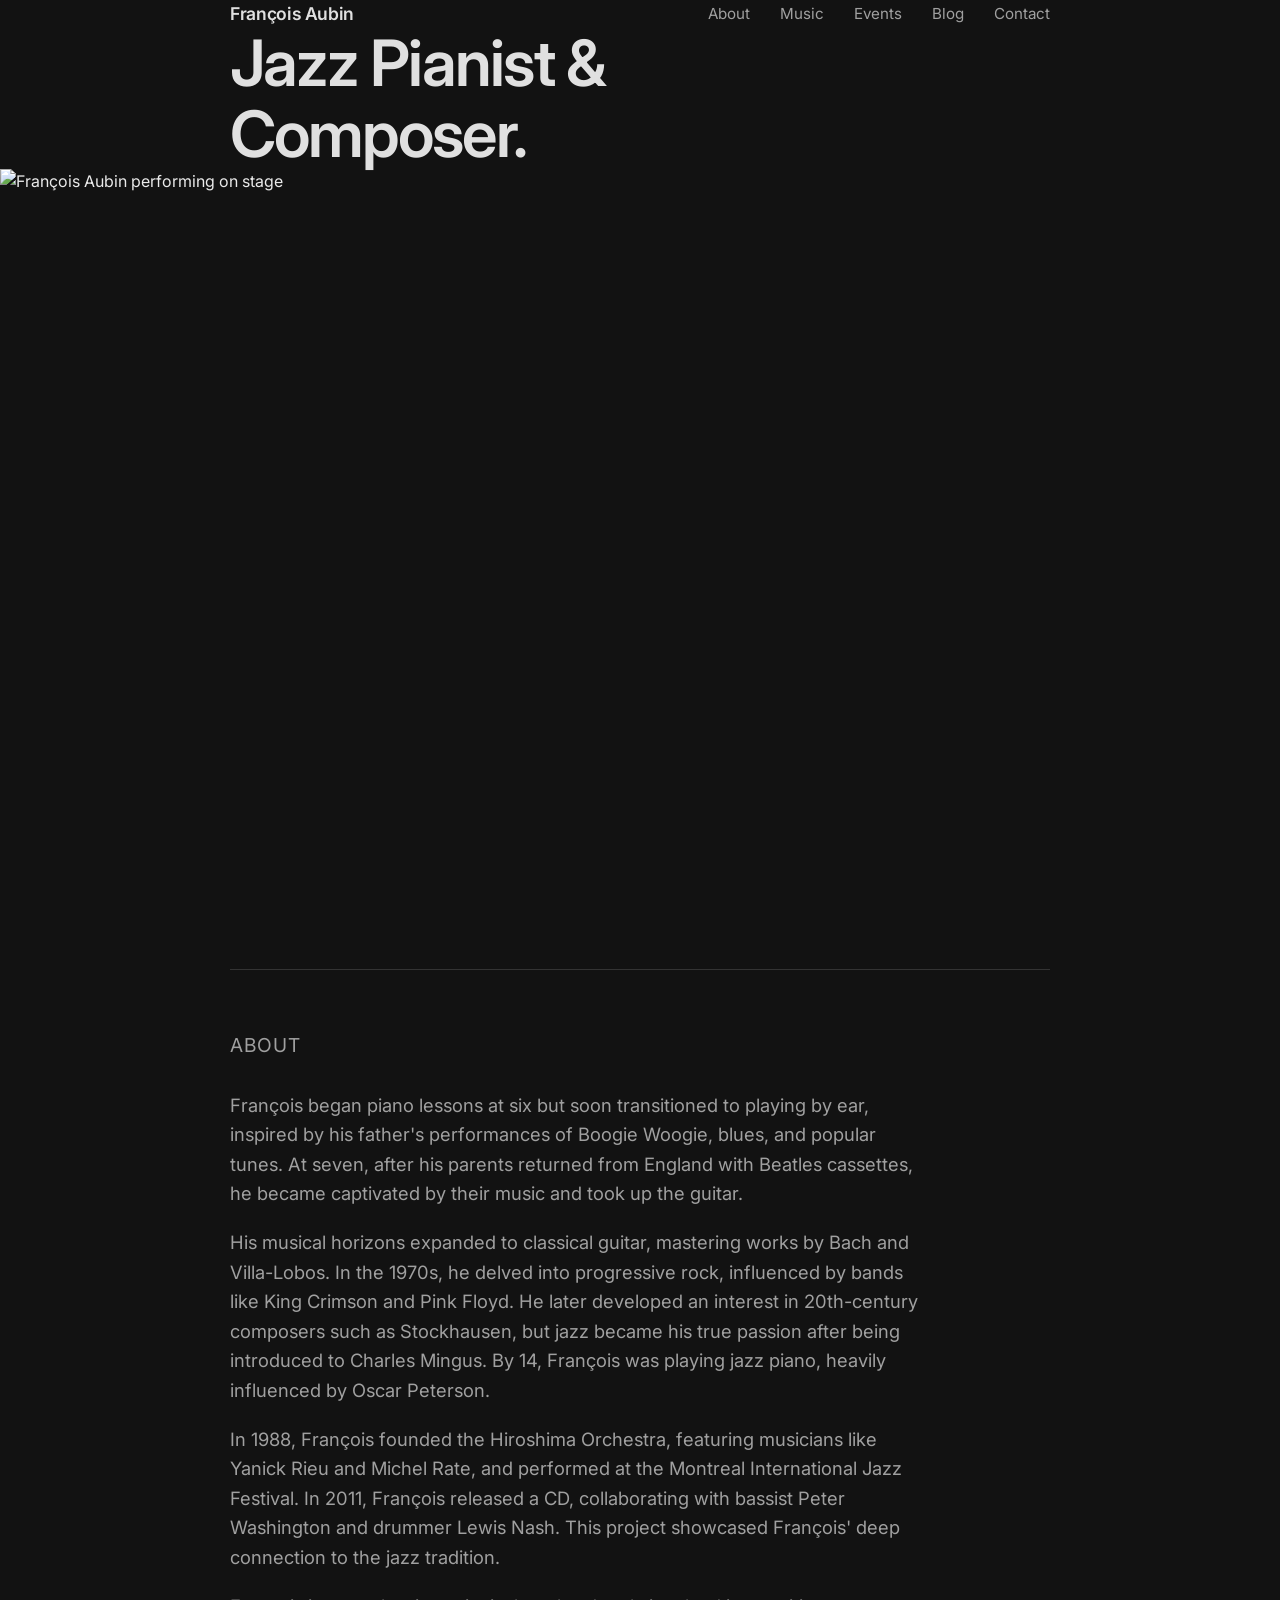
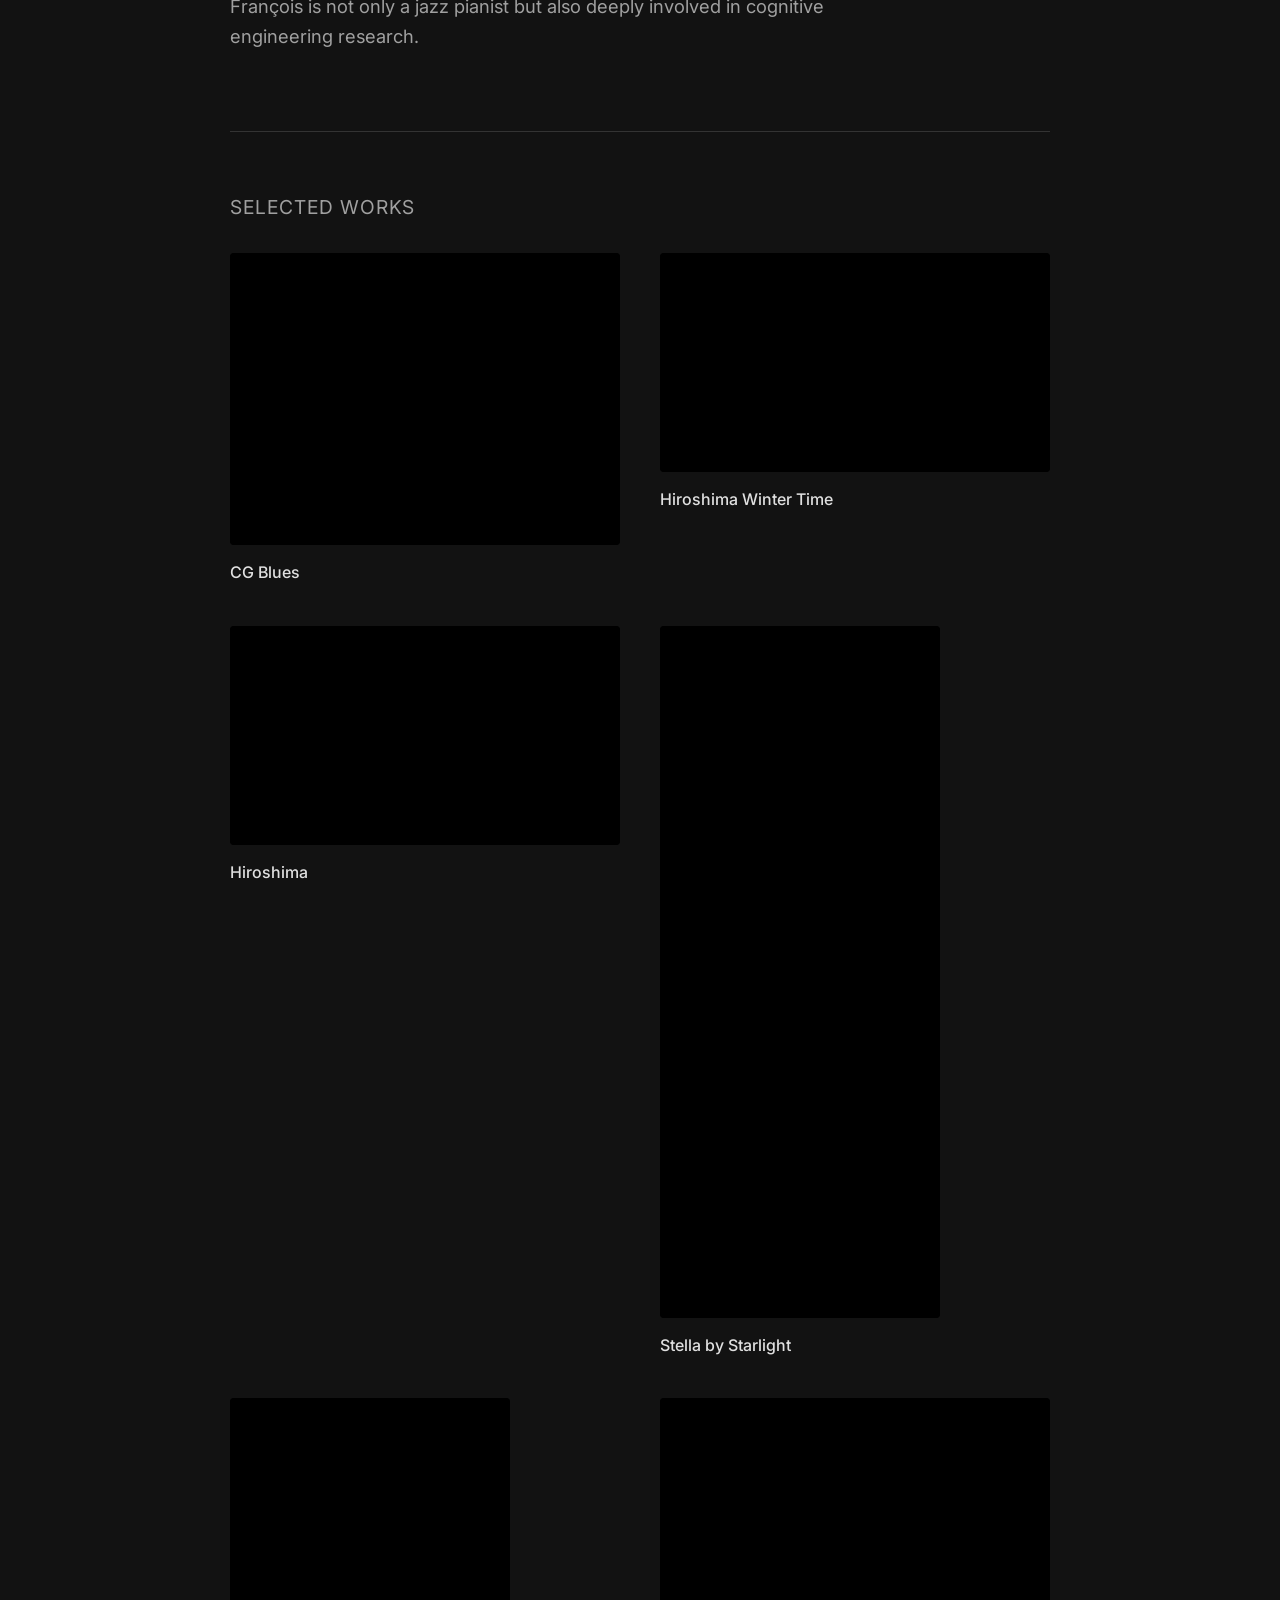
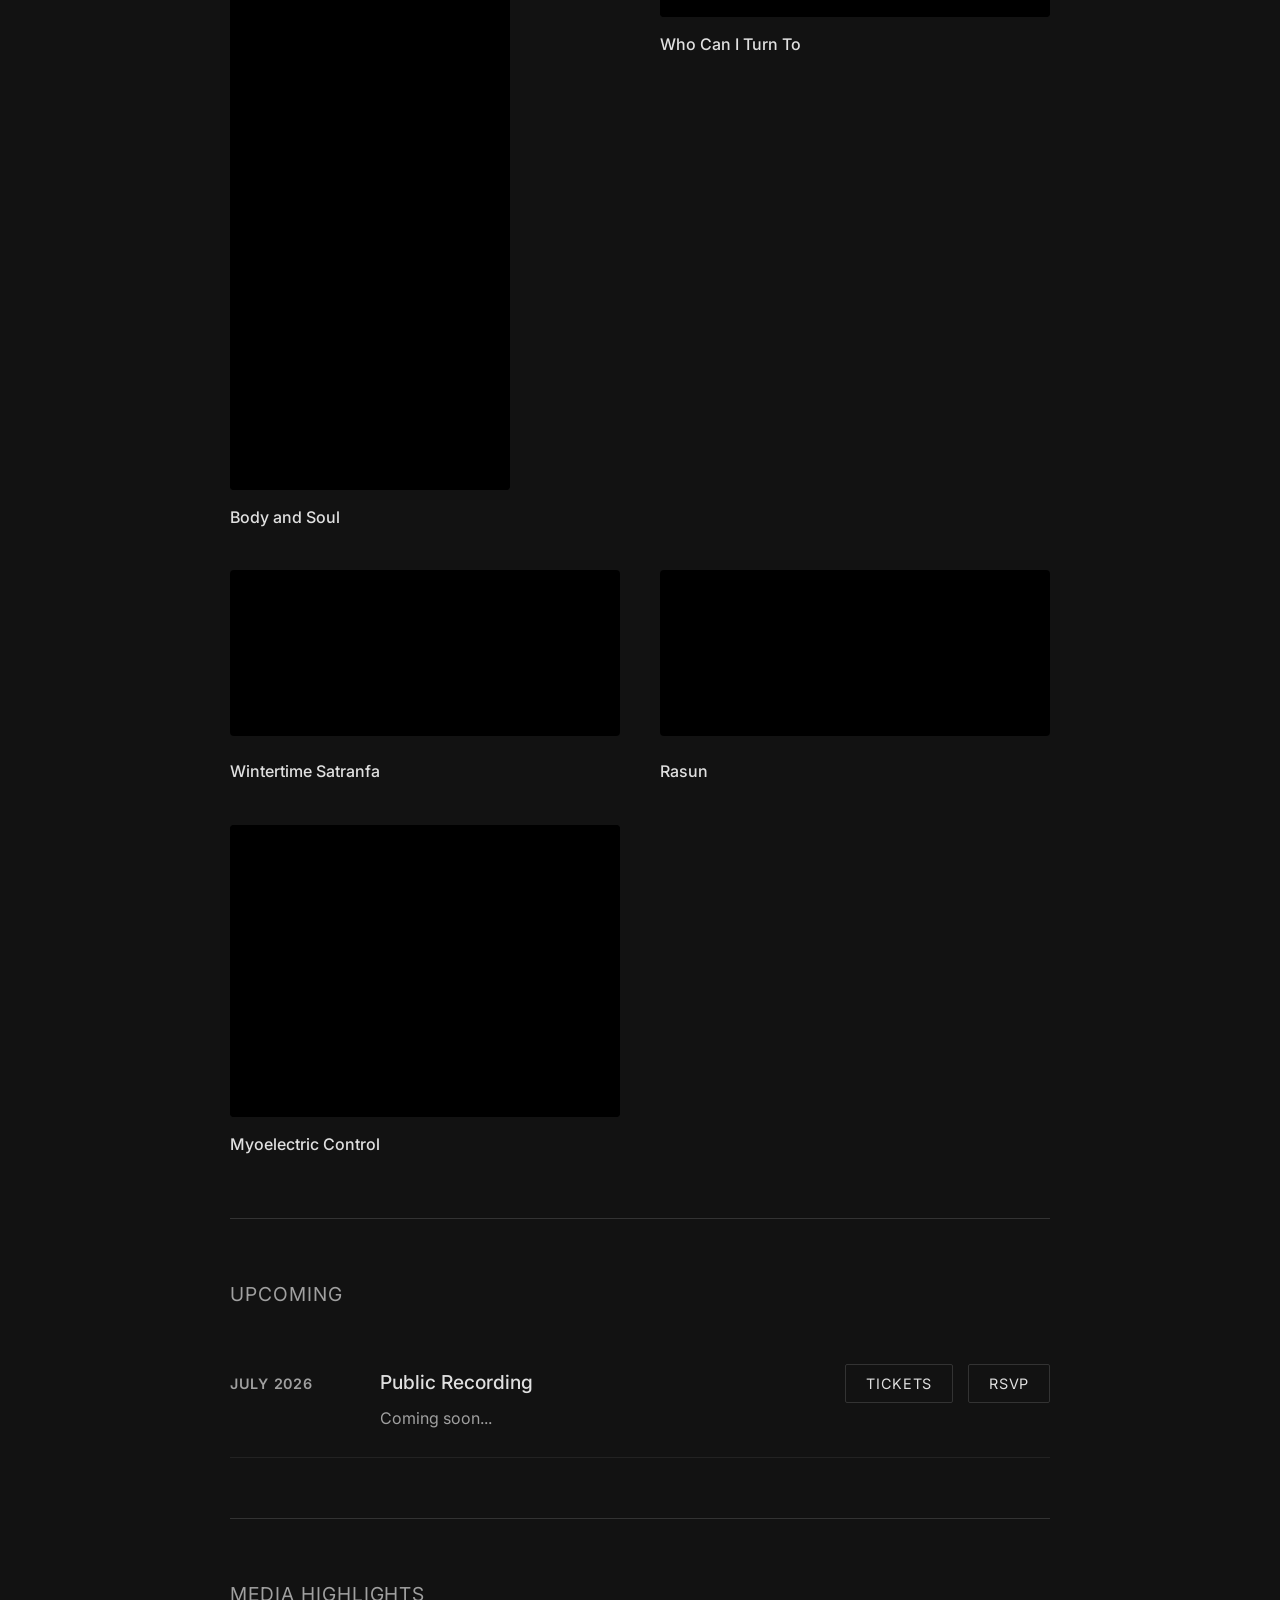
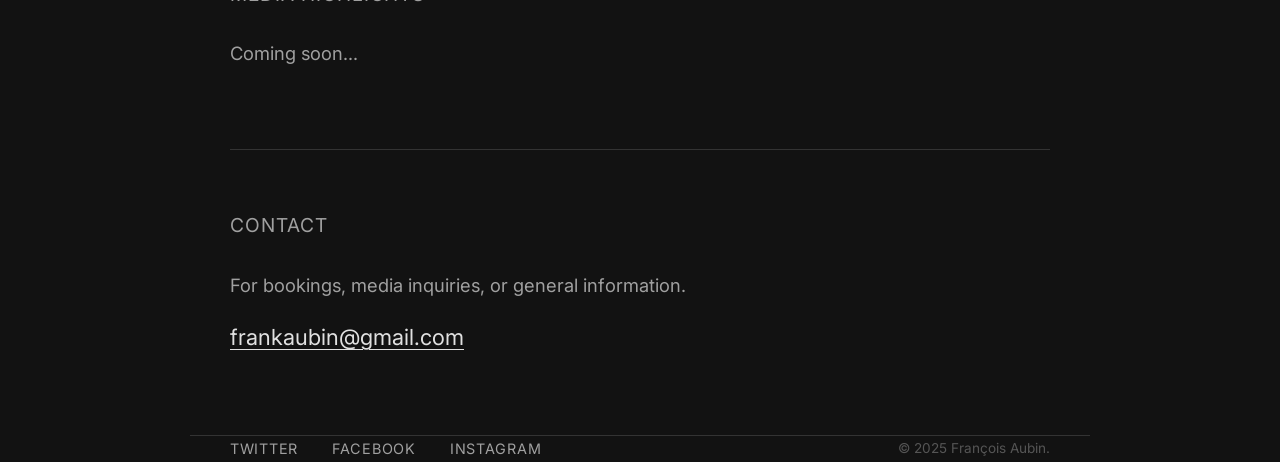
==== index.html @ 6cbdc7ac "Fix video aspect ratios for Vimeo embeds - Add CSS classes for portrait (vertical) and square (4:3) " ====
<!DOCTYPE html>
<html lang="en">

<head>
    <script async src="https://www.googletagmanager.com/gtag/js?id=G-GM7MQG76P6"></script>
    <script>
        window.dataLayer = window.dataLayer || [];
        function gtag(){dataLayer.push(arguments);}
        gtag('js', new Date());

        gtag('config', 'G-GM7MQG76P6');
    </script>
    <meta charset="UTF-8">
    <meta name="viewport" content="width=device-width, initial-scale=1.0">
    <title>François Aubin | Jazz Pianist & Composer</title>
    <meta name="description" content="Discover the soulful jazz piano of François Aubin. Explore upcoming events, listen to music, and get the latest news from the renowned jazz pianist and composer.">
    <link rel="canonical" href="https://www.francoisaubin.com">

    <meta property="og:title" content="François Aubin | Jazz Pianist & Composer">
    <meta property="og:description" content="Discover the soulful jazz piano of François Aubin. Explore upcoming events, listen to music, and get the latest news from the renowned jazz pianist and composer.">
    <meta property="og:image" content="https://i.ibb.co/Kw1Mf71/4-F0-U8155-1.jpg">
    <meta property="og:url" content="https://www.francoisaubin.com">
    <meta property="og:type" content="website">

    <meta name="twitter:card" content="summary_large_image">
    <meta name="twitter:title" content="François Aubin | Jazz Pianist & Composer">
    <meta name="twitter:description" content="Discover the soulful jazz piano of François Aubin. Explore upcoming events, listen to music, and get the latest news from the renowned jazz pianist and composer.">
    <meta name="twitter:image" content="https://i.ibb.co/Kw1Mf71/4-F0-U8155-1.jpg">

    <script type="application/ld+json">
    {
      "@context": "https://schema.org",
      "@type": "Musician",
      "name": "François Aubin",
      "url": "https://www.francoisaubin.com",
      "image": "https://i.ibb.co/Kw1Mf71/4-F0-U8155-1.jpg",
      "sameAs": [
        "https://twitter.com/your_twitter_username",
        "https://www.facebook.com/your_facebook_username",
        "https://www.instagram.com/your_instagram_username"
      ],
      "jobTitle": "Jazz Pianist & Composer",
      "description": "François Aubin is a renowned jazz pianist known for his soulful performances and compositions.",
      "genre": "Jazz",
      "performerIn": {
        "@type": "Event",
        "name": "François Aubin Live Performance",
        "startDate": "2025-07-12T21:00",
        "location": {
          "@type": "Place",
          "name": "Blue Note NYC",
          "address": "New York, NY, United States"
        }
      }
    }
    </script>

    <link rel="preconnect" href="https://fonts.googleapis.com">
    <link rel="preconnect" href="https://fonts.gstatic.com" crossorigin>
    <link href="https://fonts.googleapis.com/css2?family=Inter:wght@300;400;600&display=swap" rel="stylesheet">

    <style>
        /* CSS Resets & Variables */
        :root {
            --bg-color: #121212; /* Deep Graphite */
            --text-primary: #E0E0E0; /* Off-white */
            --text-secondary: #A0A0A0; /* Muted Grey */
            --accent-color: #FFFFFF; /* Pure White for interaction */
            --border-color: #333333;
            /* This determines the width of the text content blocks */
            --content-width: 900px;
        }

        * {
            margin: 0;
            padding: 0;
            box-sizing: border-box;
        }

        body {
            font-family: 'Inter', -apple-system, BlinkMacSystemFont, "Segoe UI", Roboto, sans-serif;
            background-color: var(--bg-color);
            color: var(--text-primary);
            line-height: 1.6;
            -webkit-font-smoothing: antialiased;
            overflow-x: hidden; /* Prevent horizontal scrollbar due to full-width elements */
        }

        /* The container class centers text content and gives it max width */
        .container {
            max-width: var(--content-width);
            margin: 0 auto;
            padding: 0 40px;
        }

        a {
            color: var(--text-primary);
            text-decoration: none;
            transition: opacity 0.3s ease;
        }

        a:hover {
            opacity: 0.7;
        }

        /* Navigation */
        nav {
            padding: 30px 0;
            display: flex;
            justify-content: space-between;
            align-items: center;
            /* We keep nav static now so it doesn't overlap the big hero image awkwardly */
            background-color: var(--bg-color);
            z-index: 1000;
        }

        .nav-logo {
            font-weight: 600;
            font-size: 1.1em;
            letter-spacing: -0.02em;
        }

        .nav-links {
            display: flex;
            gap: 30px;
        }

        .nav-links a {
            font-size: 0.95em;
            color: var(--text-secondary);
            font-weight: 400;
        }

        .nav-links a:hover {
            color: var(--text-primary);
        }

        /* Header & Full Width Image */
        header {
            /* Spacing for the title text */
            padding: 60px 0 40px 0;
        }

        h1 {
            font-size: 4em;
            font-weight: 600;
            line-height: 1.1;
            letter-spacing: -0.03em;
            color: var(--text-primary);
        }

        /* STYLES FOR THE FULL WIDTH IMAGE */
        .hero-banner-container {
            width: 100%;
            /* Optional: limits height on very large screens so it doesn't take over too much vertical space.
               Adjust '85vh' to taste, or remove it if you want it to show the whole image height always. */
            max-height: 85vh;
            overflow: hidden;
            margin-bottom: 80px; /* Spacing between image and "About" section */
        }

        .hero-img-full {
            width: 100%;
            height: 100%;
            /* object-fit: cover ensures the image fills the banner area without stretching,
               cropping excess if necessary. Good for responsiveness. */
            object-fit: cover;
            display: block;
            filter: grayscale(30%) contrast(110%); /* Dramatic, premium look */
            transition: filter 0.8s ease;
        }

        .hero-img-full:hover {
            filter: grayscale(0%) contrast(100%);
        }

        /* Sections General */
        section {
            padding: 60px 0;
            border-top: 1px solid var(--border-color);
        }

        section h2 {
            font-size: 1.2em;
            text-transform: uppercase;
            letter-spacing: 0.05em;
            color: var(--text-secondary);
            margin-bottom: 30px;
            font-weight: 400;
        }

        section p {
            font-size: 1.15em;
            color: var(--text-secondary);
            margin-bottom: 20px;
            max-width: 700px; /* Keeps reading lines comfortable length */
        }

        section p a {
            text-decoration: underline;
            text-decoration-thickness: 1px;
            text-underline-offset: 4px;
        }

        /* Music Grid */
        .grid {
            display: grid;
            /* Adjustable grid that fits as many items as possible */
            grid-template-columns: repeat(auto-fill, minmax(280px, 1fr));
            gap: 40px;
        }

        .grid-item iframe {
            width: 100%;
            border-radius: 4px;
            margin-bottom: 15px;
            background: #000;
        }

        .grid-item h3 {
            font-size: 1em;
            font-weight: 500;
            color: var(--text-primary);
        }

        .media-wrapper {
            position: relative;
            width: 100%;
            padding-bottom: 56.25%; /* 16:9 Aspect Ratio */
            background: #000;
            border-radius: 4px;
            overflow: hidden;
            margin-bottom: 15px;
        }

        .media-wrapper.portrait {
            padding-bottom: 177.34%; /* Vertical video */
            max-width: 280px; /* Limit width for portrait videos */
        }

        .media-wrapper.square {
            padding-bottom: 75%; /* 4:3 Aspect Ratio */
        }

        .media-wrapper iframe {
            position: absolute;
            top: 0;
            left: 0;
            width: 100%;
            height: 100%;
            border: none;
        }

        /* Event List */
        .event-list {
            display: flex;
            flex-direction: column;
        }

        .event-item {
            display: grid;
            grid-template-columns: 120px 1fr auto; /* Date | Details | Buttons */
            gap: 30px;
            align-items: baseline;
            padding: 25px 0;
            border-bottom: 1px solid #222;
        }

        .event-date {
            font-size: 0.9em;
            color: var(--text-secondary);
            font-weight: 600;
            letter-spacing: 0.05em;
        }

        .event-details h3 {
            font-size: 1.2em;
            font-weight: 500;
            margin-bottom: 8px;
            color: var(--text-primary);
        }

        .event-details p {
            font-size: 1em;
            color: var(--text-secondary);
            margin: 0;
        }

        .event-actions {
            display: flex;
            gap: 15px;
        }

        .event-button {
            background: transparent;
            color: var(--text-primary);
            border: 1px solid var(--border-color);
            padding: 10px 20px;
            font-size: 0.9em;
            cursor: pointer;
            border-radius: 2px;
            transition: all 0.2s ease;
            font-family: inherit;
            text-transform: uppercase;
            letter-spacing: 0.05em;
        }

        .event-button:hover {
            border-color: var(--text-primary);
            background: rgba(255,255,255,0.1);
        }

        /* Footer */
        footer {
            padding: 80px 0;
            margin-top: 40px;
            border-top: 1px solid var(--border-color);
            display: flex;
            justify-content: space-between;
            align-items: center;
        }

        .social-icons a {
            margin-right: 30px;
            font-size: 0.9em;
            color: var(--text-secondary);
            text-transform: uppercase;
            letter-spacing: 0.05em;
        }

        .social-icons a:hover {
            color: var(--text-primary);
        }

        footer p {
            font-size: 0.85em;
            color: #555;
        }

        /* Responsive Adjustments */
        @media (max-width: 900px) {
            h1 { font-size: 3em; }
            .hero-banner-container { max-height: 60vh; margin-bottom: 60px; }
        }

        @media (max-width: 768px) {
            .container { padding: 0 25px; }
            h1 { font-size: 2.5em; }

            nav {
                flex-direction: column;
                gap: 20px;
                align-items: flex-start;
            }

            .nav-links {
                flex-wrap: wrap;
                gap: 20px 30px;
            }

            /* Make events stack vertically on mobile */
            .event-item {
                grid-template-columns: 1fr;
                gap: 15px;
            }

            .event-date {
                margin-bottom: 5px;
            }

            .event-actions {
                margin-top: 10px;
                width: 100%;
            }
            .event-button {
                flex: 1; /* Make buttons full width on mobile */
                text-align: center;
            }

            footer {
                flex-direction: column;
                gap: 30px;
                align-items: flex-start;
            }
        }
    </style>
</head>

<body>

    <nav class="container" role="navigation">
        <a href="#" class="nav-logo">François Aubin</a>
        <div class="nav-links">
            <a href="#about">About</a>
            <a href="#music">Music</a>
            <a href="#event">Events</a>
            <a href="blog.html">Blog</a>
            <a href="#contact">Contact</a>
        </div>
    </nav>

    <header class="container">
        <h1>Jazz Pianist & <br>Composer.</h1>
    </header>

    <div class="hero-banner-container">
        <img src="https://i.ibb.co/Kw1Mf71/4-F0-U8155-1.jpg" class="hero-img-full" width="1920" height="1080" loading="eager" fetchpriority="high" alt="François Aubin performing on stage">
    </div>

    <main class="container">

        <section id="about">
            <h2>About</h2>
            <p>
                François began piano lessons at six but soon transitioned to playing by ear, inspired by his father's performances of Boogie Woogie, blues, and popular tunes. At seven, after his parents returned from England with Beatles cassettes, he became captivated by their music and took up the guitar.
            </p>
            <p>
                His musical horizons expanded to classical guitar, mastering works by Bach and Villa-Lobos. In the 1970s, he delved into progressive rock, influenced by bands like King Crimson and Pink Floyd. He later developed an interest in 20th-century composers such as Stockhausen, but jazz became his true passion after being introduced to Charles Mingus. By 14, François was playing jazz piano, heavily influenced by Oscar Peterson.
            </p>
            <p>
                In 1988, François founded the Hiroshima Orchestra, featuring musicians like Yanick Rieu and Michel Rate, and performed at the Montreal International Jazz Festival. In 2011, François released a CD, collaborating with bassist Peter Washington and drummer Lewis Nash. This project showcased François' deep connection to the jazz tradition.
            </p>
            <p>
                François is not only a jazz pianist but also deeply involved in cognitive engineering research.
            </p>
        </section>

        <section id="music">
            <h2>Selected Works</h2>
            <div class="grid">
                <div class="grid-item">
                    <div class="media-wrapper square">
                        <iframe src="https://player.vimeo.com/video/1158046566?badge=0&autopause=0&player_id=0&app_id=58479" frameborder="0" allow="autoplay; fullscreen; picture-in-picture; clipboard-write; encrypted-media" allowfullscreen title="CG Blues"></iframe>
                    </div>
                    <h3>CG Blues</h3>
                </div>
                <div class="grid-item">
                    <div class="media-wrapper">
                        <iframe src="https://player.vimeo.com/video/1158169885?badge=0&autopause=0&player_id=0&app_id=58479" frameborder="0" allow="autoplay; fullscreen; picture-in-picture; clipboard-write; encrypted-media" allowfullscreen title="Hiroshima Winter Time"></iframe>
                    </div>
                    <h3>Hiroshima Winter Time</h3>
                </div>
                <div class="grid-item">
                    <div class="media-wrapper">
                        <iframe src="https://player.vimeo.com/video/1158170249?badge=0&autopause=0&player_id=0&app_id=58479" frameborder="0" allow="autoplay; fullscreen; picture-in-picture; clipboard-write; encrypted-media" allowfullscreen title="Hiroshima"></iframe>
                    </div>
                    <h3>Hiroshima</h3>
                </div>
                <div class="grid-item">
                    <div class="media-wrapper portrait">
                        <iframe src="https://player.vimeo.com/video/1158047474?badge=0&autopause=0&player_id=0&app_id=58479" frameborder="0" allow="autoplay; fullscreen; picture-in-picture; clipboard-write; encrypted-media" allowfullscreen title="Stella by Starlight"></iframe>
                    </div>
                    <h3>Stella by Starlight</h3>
                </div>
                <div class="grid-item">
                    <div class="media-wrapper portrait">
                        <iframe src="https://player.vimeo.com/video/1158047762?badge=0&autopause=0&player_id=0&app_id=58479" frameborder="0" allow="autoplay; fullscreen; picture-in-picture; clipboard-write; encrypted-media" allowfullscreen title="Body and Soul"></iframe>
                    </div>
                    <h3>Body and Soul</h3>
                </div>
                <div class="grid-item">
                    <div class="media-wrapper">
                        <iframe src="https://player.vimeo.com/video/1158163803?badge=0&autopause=0&player_id=0&app_id=58479" frameborder="0" allow="autoplay; fullscreen; picture-in-picture; clipboard-write; encrypted-media" allowfullscreen title="Who Can I Turn To"></iframe>
                    </div>
                    <h3>Who Can I Turn To</h3>
                </div>

                <div class="grid-item">
                    <iframe width="100%" height="166" scrolling="no" frameborder="no" allow="autoplay" src="https://w.soundcloud.com/player/?url=https%3A//api.soundcloud.com/tracks/155682159&color=%23333333&auto_play=false&hide_related=false&show_comments=true&show_user=true&show_reposts=false&show_teaser=true"></iframe>
                    <h3>Wintertime Satranfa</h3>
                </div>
                <div class="grid-item">
                    <iframe width="100%" height="166" scrolling="no" frameborder="no" allow="autoplay" src="https://w.soundcloud.com/player/?url=https%3A//api.soundcloud.com/tracks/155573995&color=%23333333&auto_play=false&hide_related=false&show_comments=true&show_user=true&show_reposts=false&show_teaser=true"></iframe>
                    <h3>Rasun</h3>
                </div>

                <div class="grid-item">
                    <div class="media-wrapper square">
                        <iframe src="https://player.vimeo.com/video/1158165051?badge=0&autopause=0&player_id=0&app_id=58479" frameborder="0" allow="autoplay; fullscreen; picture-in-picture; clipboard-write; encrypted-media" allowfullscreen title="Myoelectric Control"></iframe>
                    </div>
                    <h3>Myoelectric Control</h3>
                </div>
            </div>
        </section>

        <section id="event">
            <h2>Upcoming</h2>
            <div class="event-list">
                <div class="event-item">
                    <div class="event-date">
                        JULY 2026
                    </div>
                    <div class="event-details">
                        <h3>Public Recording </h3>
                        <p>Coming soon...</p>
                    </div>
                    <div class="event-actions">
                        <a href="https://www.example.com/tickets" target="_blank">
                            <button class="event-button">Tickets</button>
                        </a>
                        <a href="https://www.example.com/rsvp" target="_blank">
                            <button class="event-button">RSVP</button>
                        </a>
                    </div>
                </div>
            </div>
        </section>

        <section id="media">
            <h2>Media Highlights</h2>
            <p>Coming soon...</p>
        </section>

        <section id="contact">
            <h2>Contact</h2>
            <p>For bookings, media inquiries, or general information.</p>
            <p><a href="mailto:frankaubin@gmail.com" style="font-size: 1.2em;">frankaubin@gmail.com</a></p>
        </section>
    </main>

    <footer class="container">
        <div class="social-icons">
            <a href="https://twitter.com/@FrancoisAubin2" target="_blank" rel="noopener noreferrer">Twitter</a>
            <a href="https://facebook.com/francois.aubin.50" target="_blank" rel="noopener noreferrer">Facebook</a>
            <a href="https://instagram.com/francois.aubin" target="_blank" rel="noopener noreferrer">Instagram</a>
        </div>
        <p>&copy; 2025 François Aubin.</p>
    </footer>

</body>
</html>
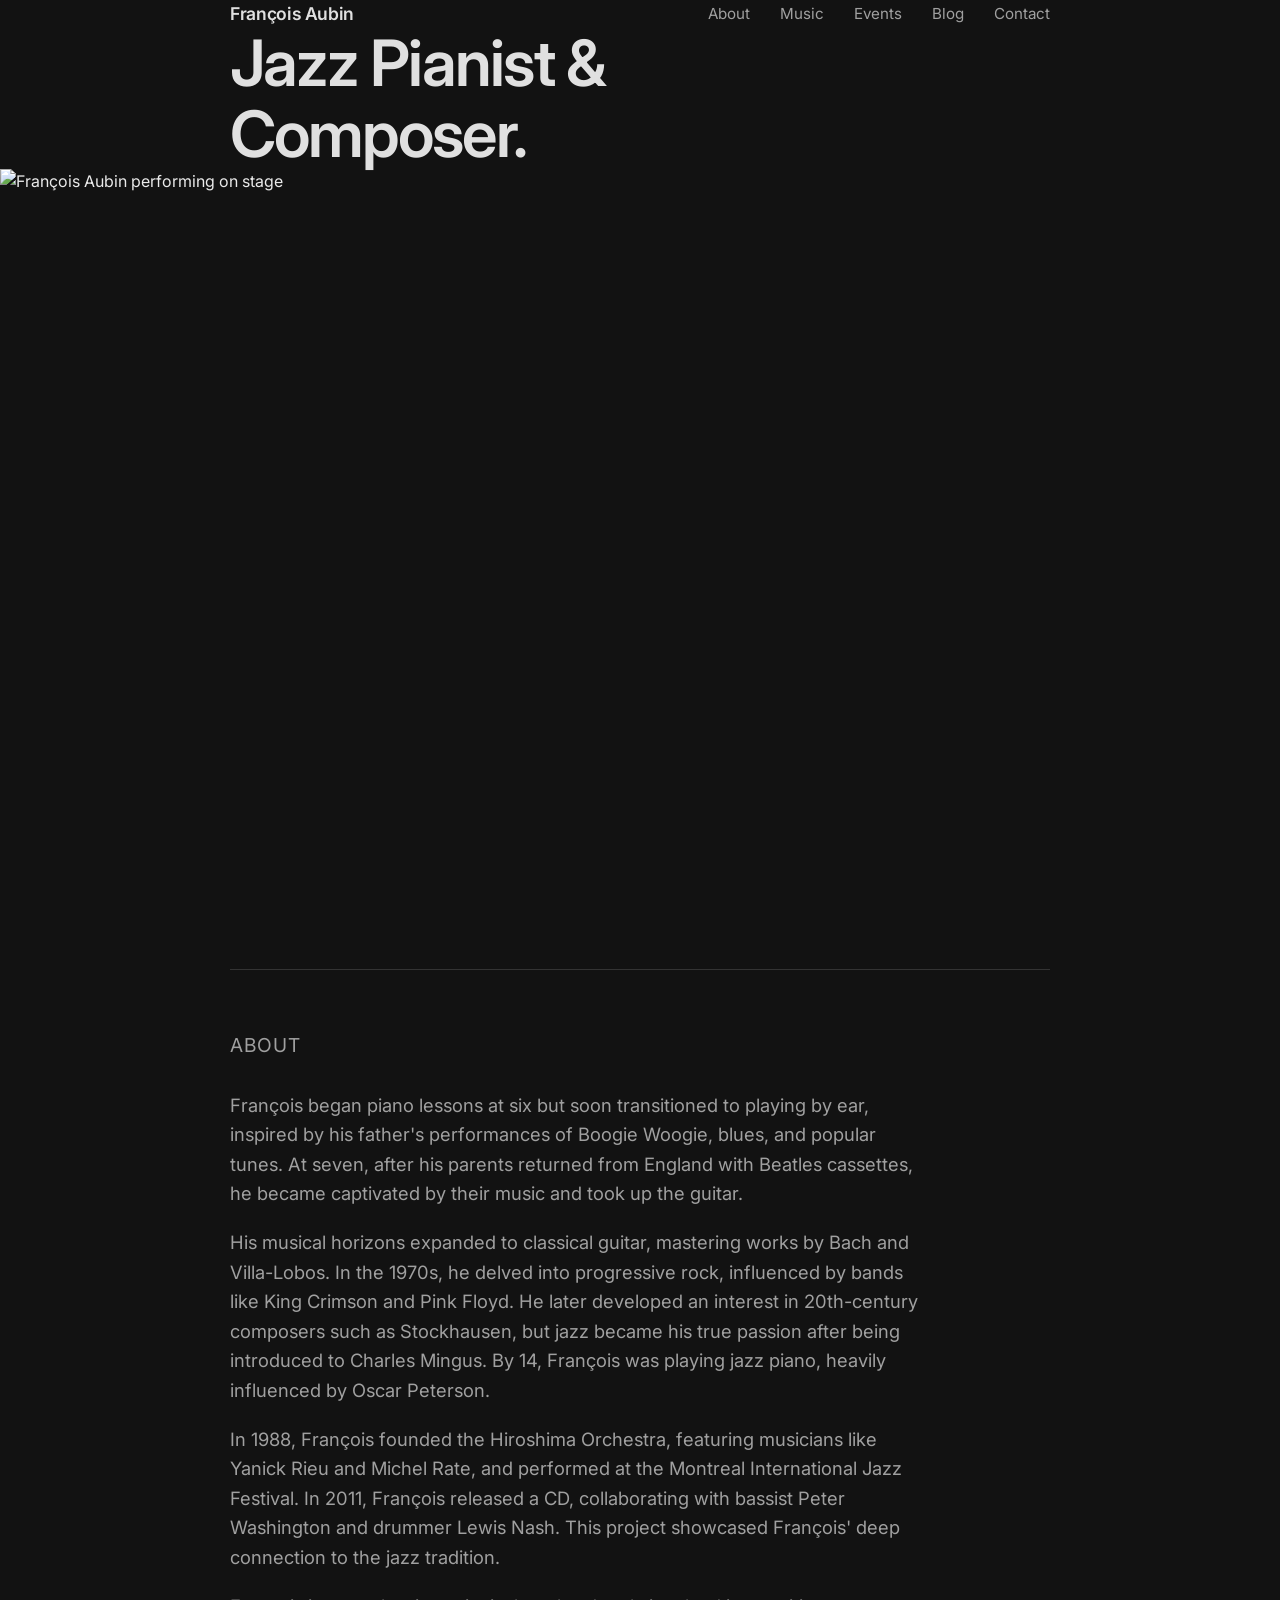
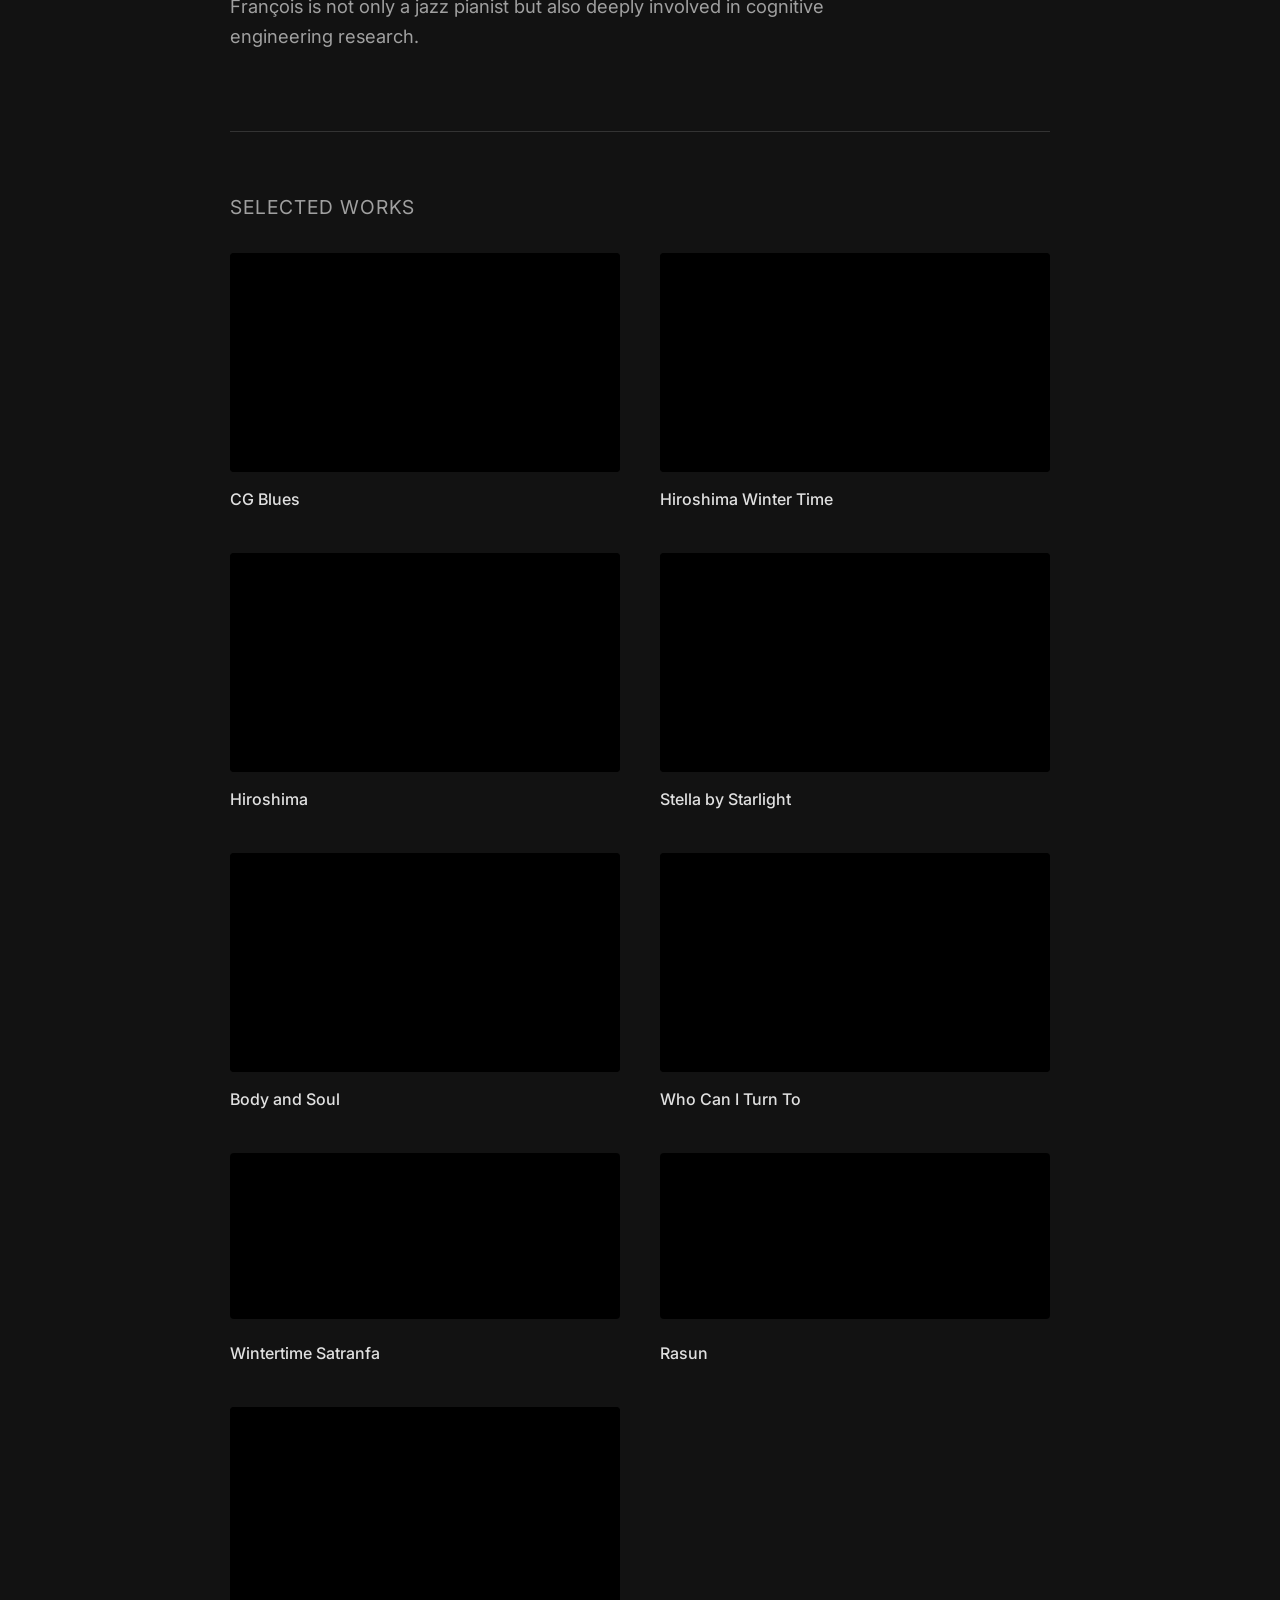
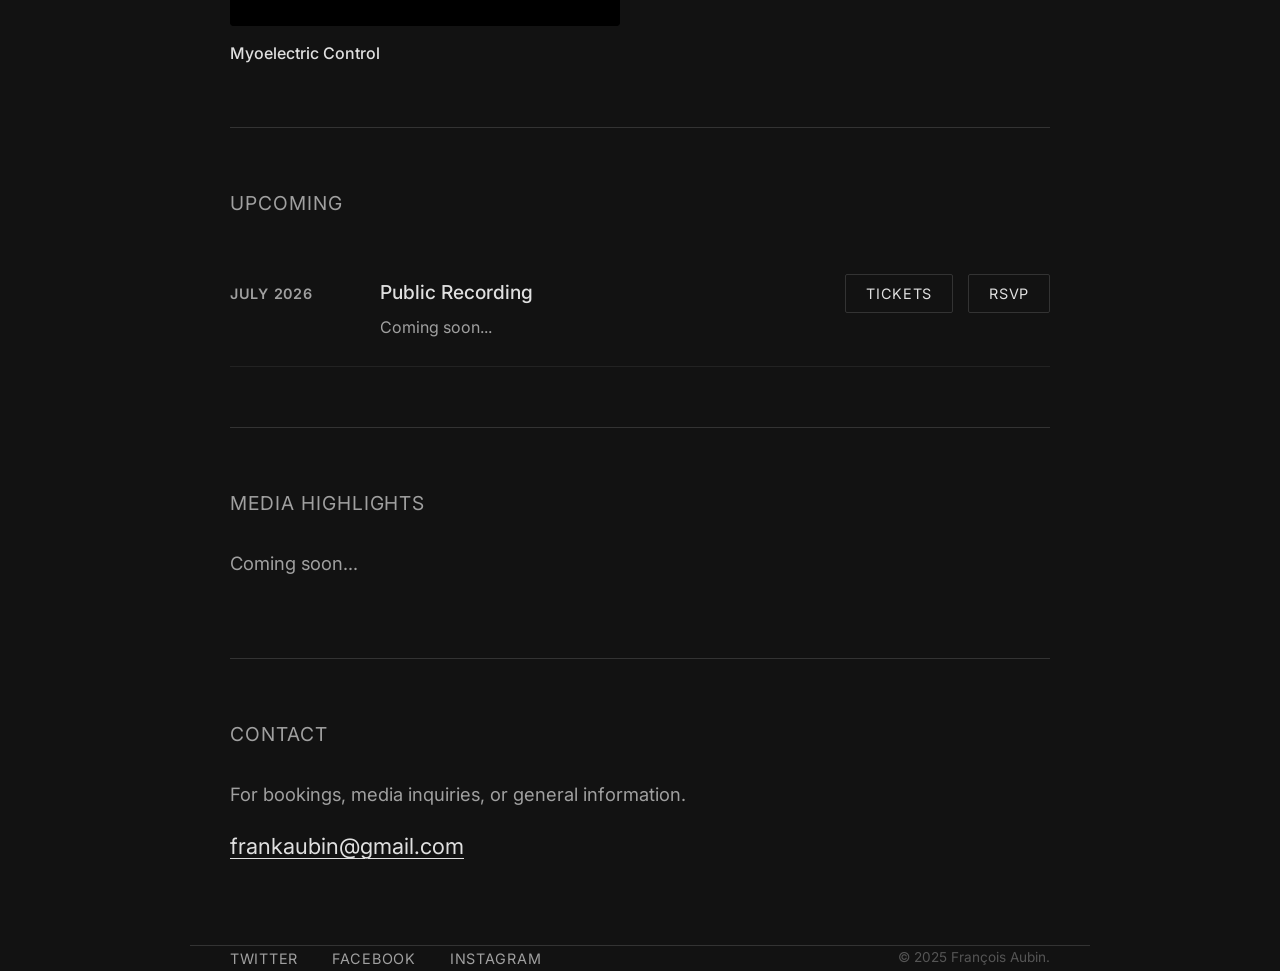
==== commit fe205516: "Use uniform tile size for video grid" ====
--- a/index.html
+++ b/index.html
@@ -226,20 +226,11 @@
         .media-wrapper {
             position: relative;
             width: 100%;
-            padding-bottom: 56.25%; /* 16:9 Aspect Ratio */
+            padding-bottom: 56.25%; /* 16:9 Aspect Ratio - uniform for all */
             background: #000;
             border-radius: 4px;
             overflow: hidden;
             margin-bottom: 15px;
-        }
-
-        .media-wrapper.portrait {
-            padding-bottom: 177.34%; /* Vertical video */
-            max-width: 280px; /* Limit width for portrait videos */
-        }
-
-        .media-wrapper.square {
-            padding-bottom: 75%; /* 4:3 Aspect Ratio */
         }
 
         .media-wrapper iframe {
@@ -429,7 +420,7 @@
             <h2>Selected Works</h2>
             <div class="grid">
                 <div class="grid-item">
-                    <div class="media-wrapper square">
+                    <div class="media-wrapper">
                         <iframe src="https://player.vimeo.com/video/1158046566?badge=0&autopause=0&player_id=0&app_id=58479" frameborder="0" allow="autoplay; fullscreen; picture-in-picture; clipboard-write; encrypted-media" allowfullscreen title="CG Blues"></iframe>
                     </div>
                     <h3>CG Blues</h3>
@@ -447,13 +438,13 @@
                     <h3>Hiroshima</h3>
                 </div>
                 <div class="grid-item">
-                    <div class="media-wrapper portrait">
+                    <div class="media-wrapper">
                         <iframe src="https://player.vimeo.com/video/1158047474?badge=0&autopause=0&player_id=0&app_id=58479" frameborder="0" allow="autoplay; fullscreen; picture-in-picture; clipboard-write; encrypted-media" allowfullscreen title="Stella by Starlight"></iframe>
                     </div>
                     <h3>Stella by Starlight</h3>
                 </div>
                 <div class="grid-item">
-                    <div class="media-wrapper portrait">
+                    <div class="media-wrapper">
                         <iframe src="https://player.vimeo.com/video/1158047762?badge=0&autopause=0&player_id=0&app_id=58479" frameborder="0" allow="autoplay; fullscreen; picture-in-picture; clipboard-write; encrypted-media" allowfullscreen title="Body and Soul"></iframe>
                     </div>
                     <h3>Body and Soul</h3>
@@ -475,7 +466,7 @@
                 </div>
 
                 <div class="grid-item">
-                    <div class="media-wrapper square">
+                    <div class="media-wrapper">
                         <iframe src="https://player.vimeo.com/video/1158165051?badge=0&autopause=0&player_id=0&app_id=58479" frameborder="0" allow="autoplay; fullscreen; picture-in-picture; clipboard-write; encrypted-media" allowfullscreen title="Myoelectric Control"></iframe>
                     </div>
                     <h3>Myoelectric Control</h3>
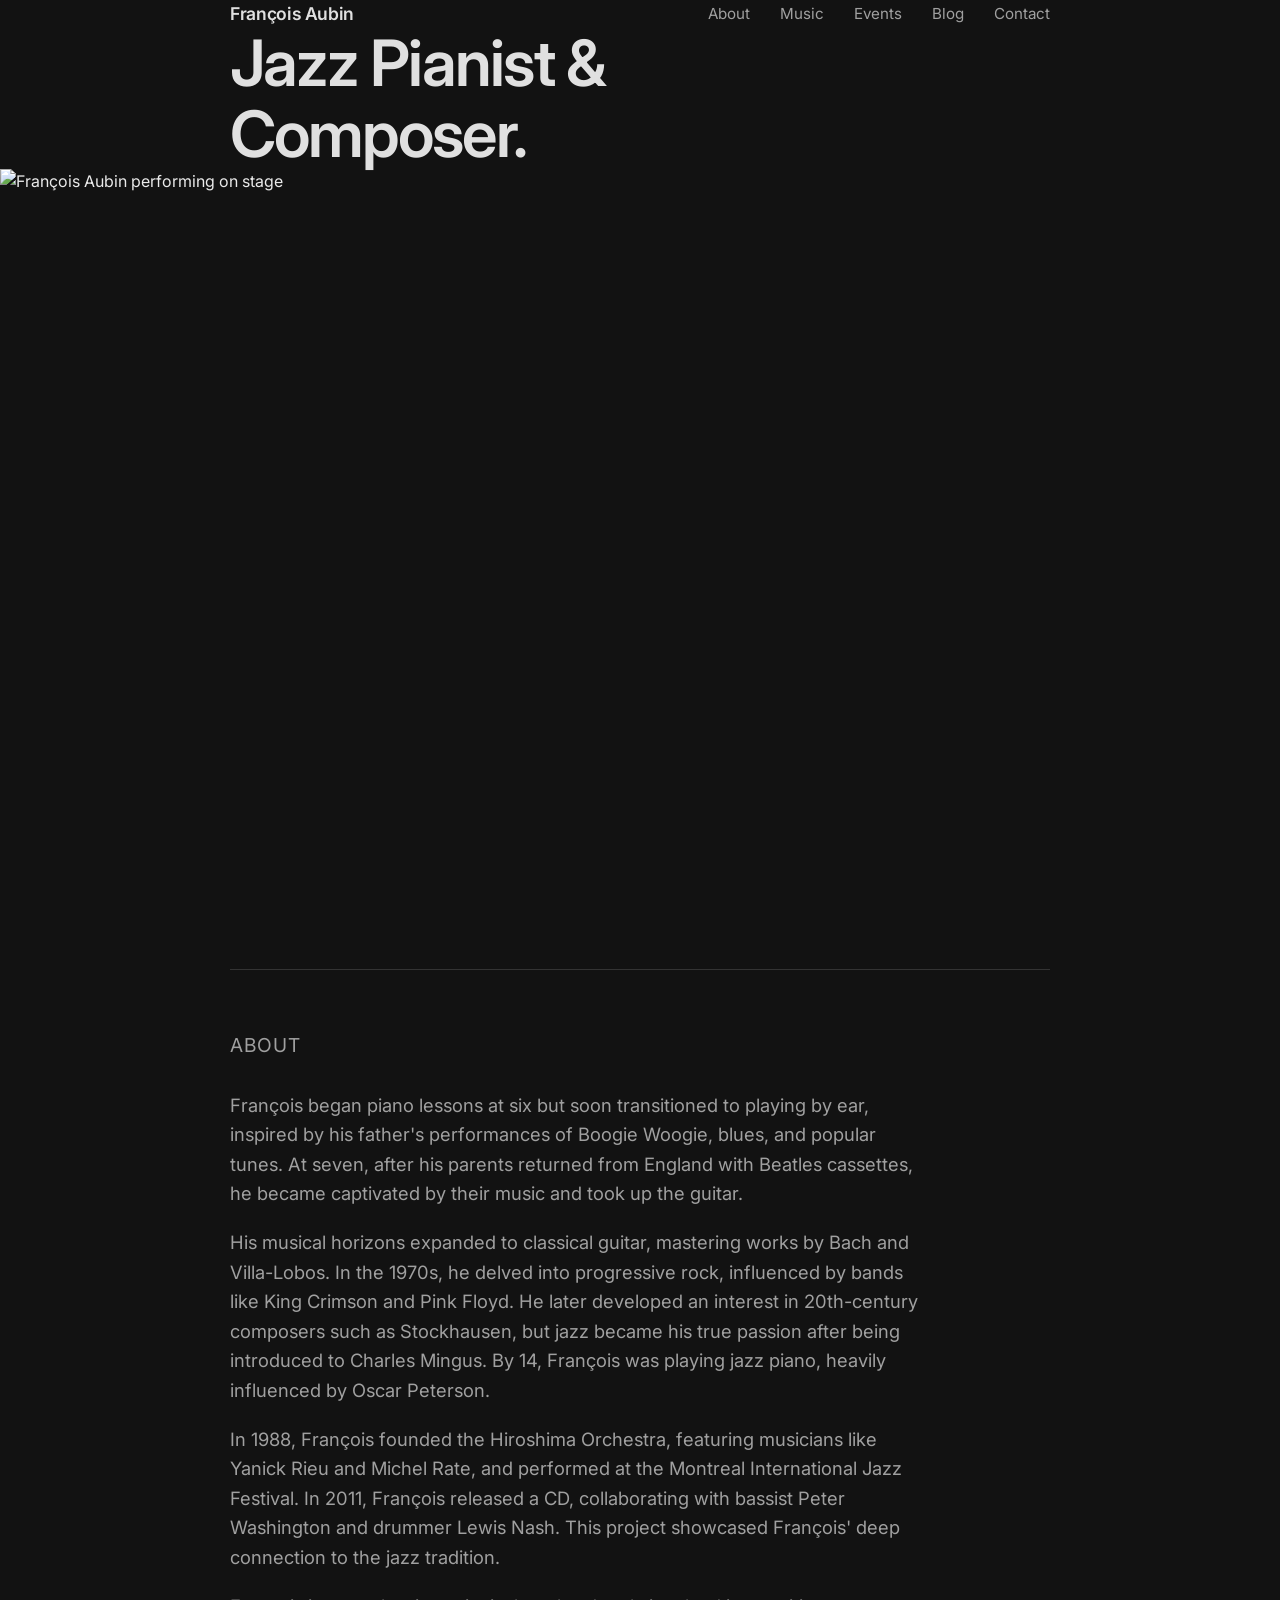
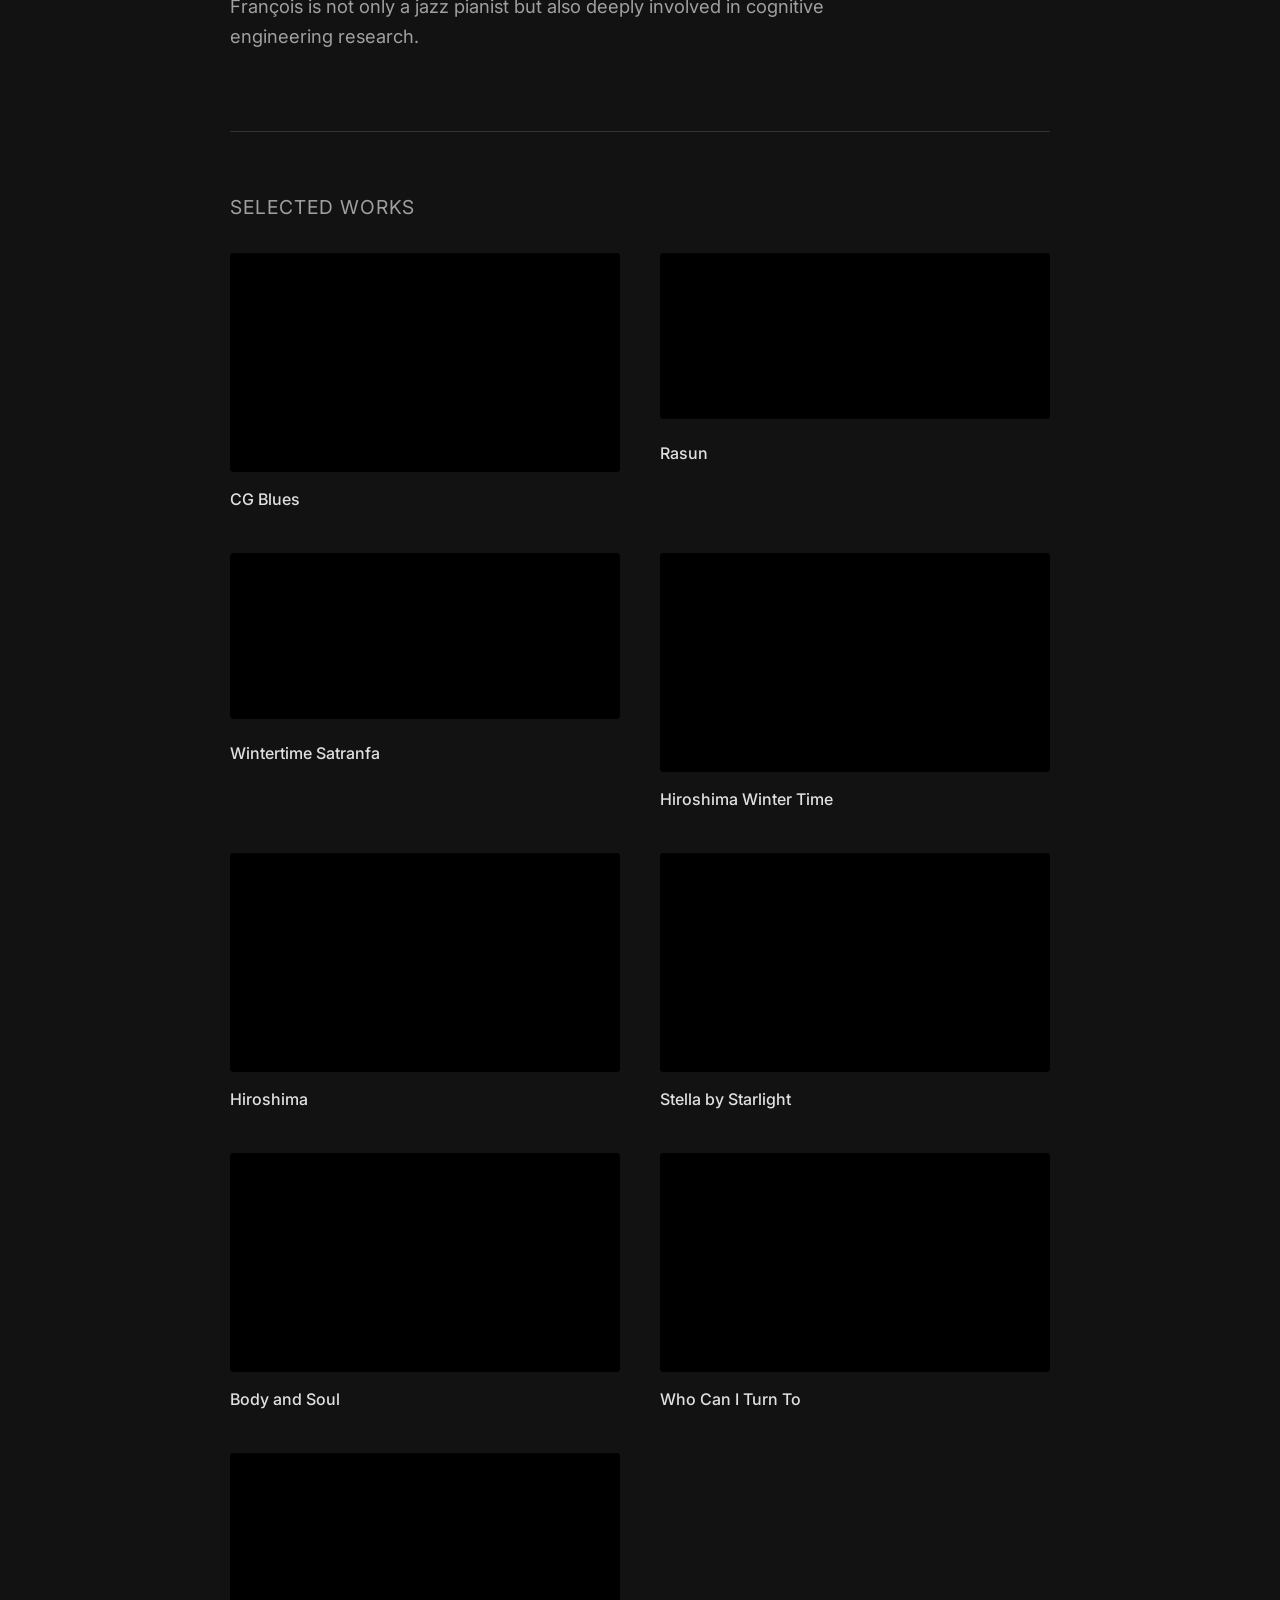
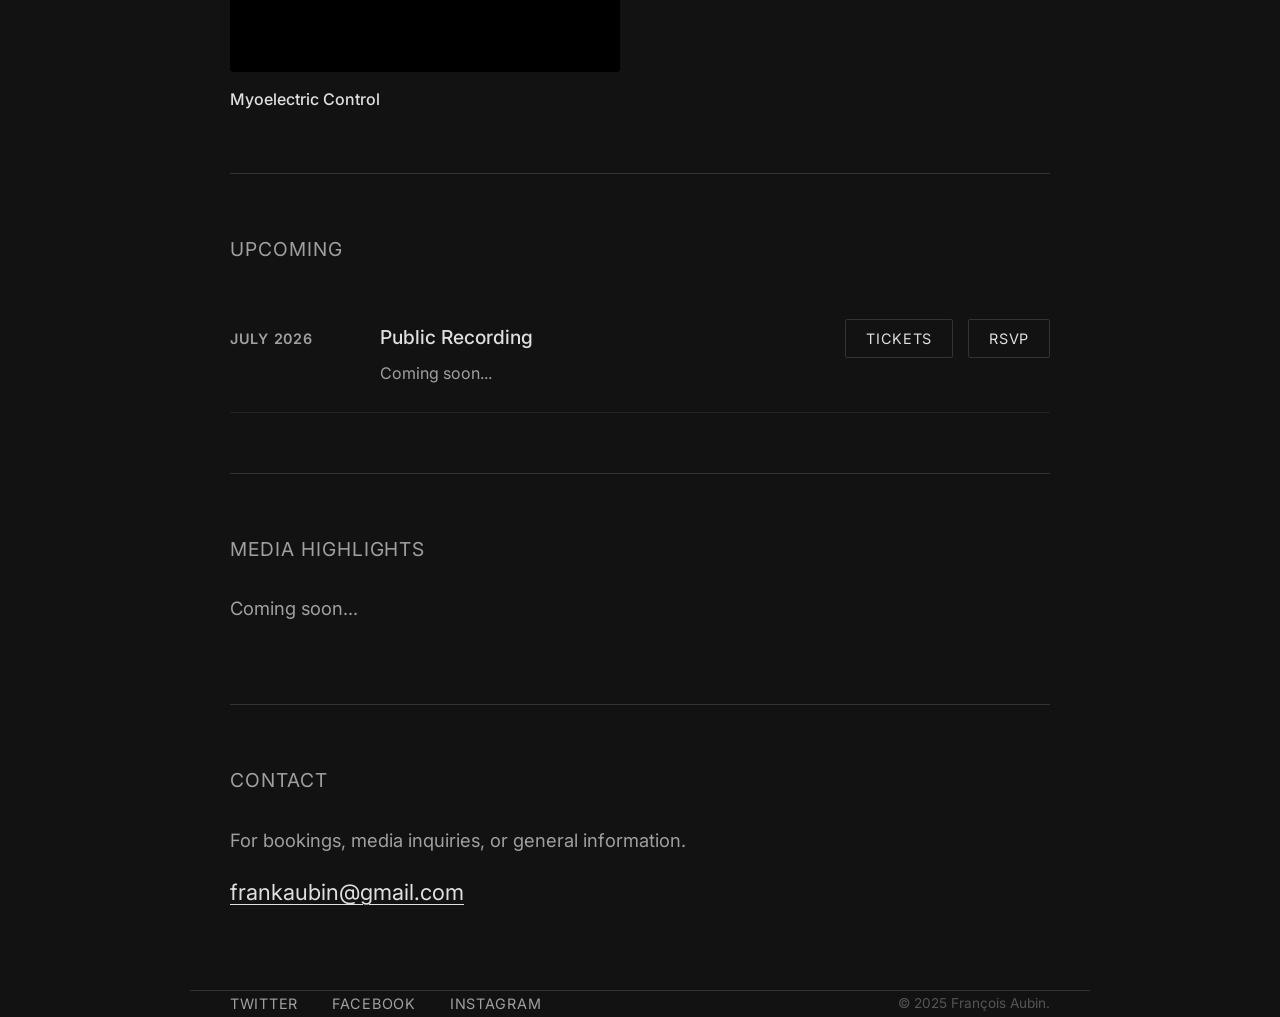
==== commit c61bd5e6: "Move Rasun to position 2 and Wintertime Satranfa to position 3" ====
--- a/index.html
+++ b/index.html
@@ -15,6 +15,10 @@
     <title>François Aubin | Jazz Pianist & Composer</title>
     <meta name="description" content="Discover the soulful jazz piano of François Aubin. Explore upcoming events, listen to music, and get the latest news from the renowned jazz pianist and composer.">
     <link rel="canonical" href="https://www.francoisaubin.com">
+    <link rel="icon" type="image/png" sizes="32x32" href="https://i.postimg.cc/65c1p65n/Gemini-Generated-Image-6iwwff6iwwff6iww.png">
+    <link rel="icon" type="image/png" sizes="16x16" href="https://i.postimg.cc/65c1p65n/Gemini-Generated-Image-6iwwff6iwwff6iww.png">
+    <link rel="shortcut icon" href="https://i.postimg.cc/65c1p65n/Gemini-Generated-Image-6iwwff6iwwff6iww.png">
+    <link rel="apple-touch-icon" href="https://i.postimg.cc/65c1p65n/Gemini-Generated-Image-6iwwff6iwwff6iww.png">
 
     <meta property="og:title" content="François Aubin | Jazz Pianist & Composer">
     <meta property="og:description" content="Discover the soulful jazz piano of François Aubin. Explore upcoming events, listen to music, and get the latest news from the renowned jazz pianist and composer.">
@@ -426,43 +430,42 @@
                     <h3>CG Blues</h3>
                 </div>
                 <div class="grid-item">
-                    <div class="media-wrapper">
-                        <iframe src="https://player.vimeo.com/video/1158169885?badge=0&autopause=0&player_id=0&app_id=58479" frameborder="0" allow="autoplay; fullscreen; picture-in-picture; clipboard-write; encrypted-media" allowfullscreen title="Hiroshima Winter Time"></iframe>
-                    </div>
-                    <h3>Hiroshima Winter Time</h3>
-                </div>
-                <div class="grid-item">
-                    <div class="media-wrapper">
-                        <iframe src="https://player.vimeo.com/video/1158170249?badge=0&autopause=0&player_id=0&app_id=58479" frameborder="0" allow="autoplay; fullscreen; picture-in-picture; clipboard-write; encrypted-media" allowfullscreen title="Hiroshima"></iframe>
-                    </div>
-                    <h3>Hiroshima</h3>
-                </div>
-                <div class="grid-item">
-                    <div class="media-wrapper">
-                        <iframe src="https://player.vimeo.com/video/1158047474?badge=0&autopause=0&player_id=0&app_id=58479" frameborder="0" allow="autoplay; fullscreen; picture-in-picture; clipboard-write; encrypted-media" allowfullscreen title="Stella by Starlight"></iframe>
-                    </div>
-                    <h3>Stella by Starlight</h3>
-                </div>
-                <div class="grid-item">
-                    <div class="media-wrapper">
-                        <iframe src="https://player.vimeo.com/video/1158047762?badge=0&autopause=0&player_id=0&app_id=58479" frameborder="0" allow="autoplay; fullscreen; picture-in-picture; clipboard-write; encrypted-media" allowfullscreen title="Body and Soul"></iframe>
-                    </div>
-                    <h3>Body and Soul</h3>
-                </div>
-                <div class="grid-item">
-                    <div class="media-wrapper">
-                        <iframe src="https://player.vimeo.com/video/1158163803?badge=0&autopause=0&player_id=0&app_id=58479" frameborder="0" allow="autoplay; fullscreen; picture-in-picture; clipboard-write; encrypted-media" allowfullscreen title="Who Can I Turn To"></iframe>
-                    </div>
-                    <h3>Who Can I Turn To</h3>
-                </div>
-
+                    <iframe width="100%" height="166" scrolling="no" frameborder="no" allow="autoplay" src="https://w.soundcloud.com/player/?url=https%3A//api.soundcloud.com/tracks/155573995&color=%23333333&auto_play=false&hide_related=false&show_comments=true&show_user=true&show_reposts=false&show_teaser=true"></iframe>
+                    <h3>Rasun</h3>
+                </div>
                 <div class="grid-item">
                     <iframe width="100%" height="166" scrolling="no" frameborder="no" allow="autoplay" src="https://w.soundcloud.com/player/?url=https%3A//api.soundcloud.com/tracks/155682159&color=%23333333&auto_play=false&hide_related=false&show_comments=true&show_user=true&show_reposts=false&show_teaser=true"></iframe>
                     <h3>Wintertime Satranfa</h3>
                 </div>
                 <div class="grid-item">
-                    <iframe width="100%" height="166" scrolling="no" frameborder="no" allow="autoplay" src="https://w.soundcloud.com/player/?url=https%3A//api.soundcloud.com/tracks/155573995&color=%23333333&auto_play=false&hide_related=false&show_comments=true&show_user=true&show_reposts=false&show_teaser=true"></iframe>
-                    <h3>Rasun</h3>
+                    <div class="media-wrapper">
+                        <iframe src="https://player.vimeo.com/video/1158169885?badge=0&autopause=0&player_id=0&app_id=58479" frameborder="0" allow="autoplay; fullscreen; picture-in-picture; clipboard-write; encrypted-media" allowfullscreen title="Hiroshima Winter Time"></iframe>
+                    </div>
+                    <h3>Hiroshima Winter Time</h3>
+                </div>
+                <div class="grid-item">
+                    <div class="media-wrapper">
+                        <iframe src="https://player.vimeo.com/video/1158170249?badge=0&autopause=0&player_id=0&app_id=58479" frameborder="0" allow="autoplay; fullscreen; picture-in-picture; clipboard-write; encrypted-media" allowfullscreen title="Hiroshima"></iframe>
+                    </div>
+                    <h3>Hiroshima</h3>
+                </div>
+                <div class="grid-item">
+                    <div class="media-wrapper">
+                        <iframe src="https://player.vimeo.com/video/1158047474?badge=0&autopause=0&player_id=0&app_id=58479" frameborder="0" allow="autoplay; fullscreen; picture-in-picture; clipboard-write; encrypted-media" allowfullscreen title="Stella by Starlight"></iframe>
+                    </div>
+                    <h3>Stella by Starlight</h3>
+                </div>
+                <div class="grid-item">
+                    <div class="media-wrapper">
+                        <iframe src="https://player.vimeo.com/video/1158047762?badge=0&autopause=0&player_id=0&app_id=58479" frameborder="0" allow="autoplay; fullscreen; picture-in-picture; clipboard-write; encrypted-media" allowfullscreen title="Body and Soul"></iframe>
+                    </div>
+                    <h3>Body and Soul</h3>
+                </div>
+                <div class="grid-item">
+                    <div class="media-wrapper">
+                        <iframe src="https://player.vimeo.com/video/1158163803?badge=0&autopause=0&player_id=0&app_id=58479" frameborder="0" allow="autoplay; fullscreen; picture-in-picture; clipboard-write; encrypted-media" allowfullscreen title="Who Can I Turn To"></iframe>
+                    </div>
+                    <h3>Who Can I Turn To</h3>
                 </div>
 
                 <div class="grid-item">
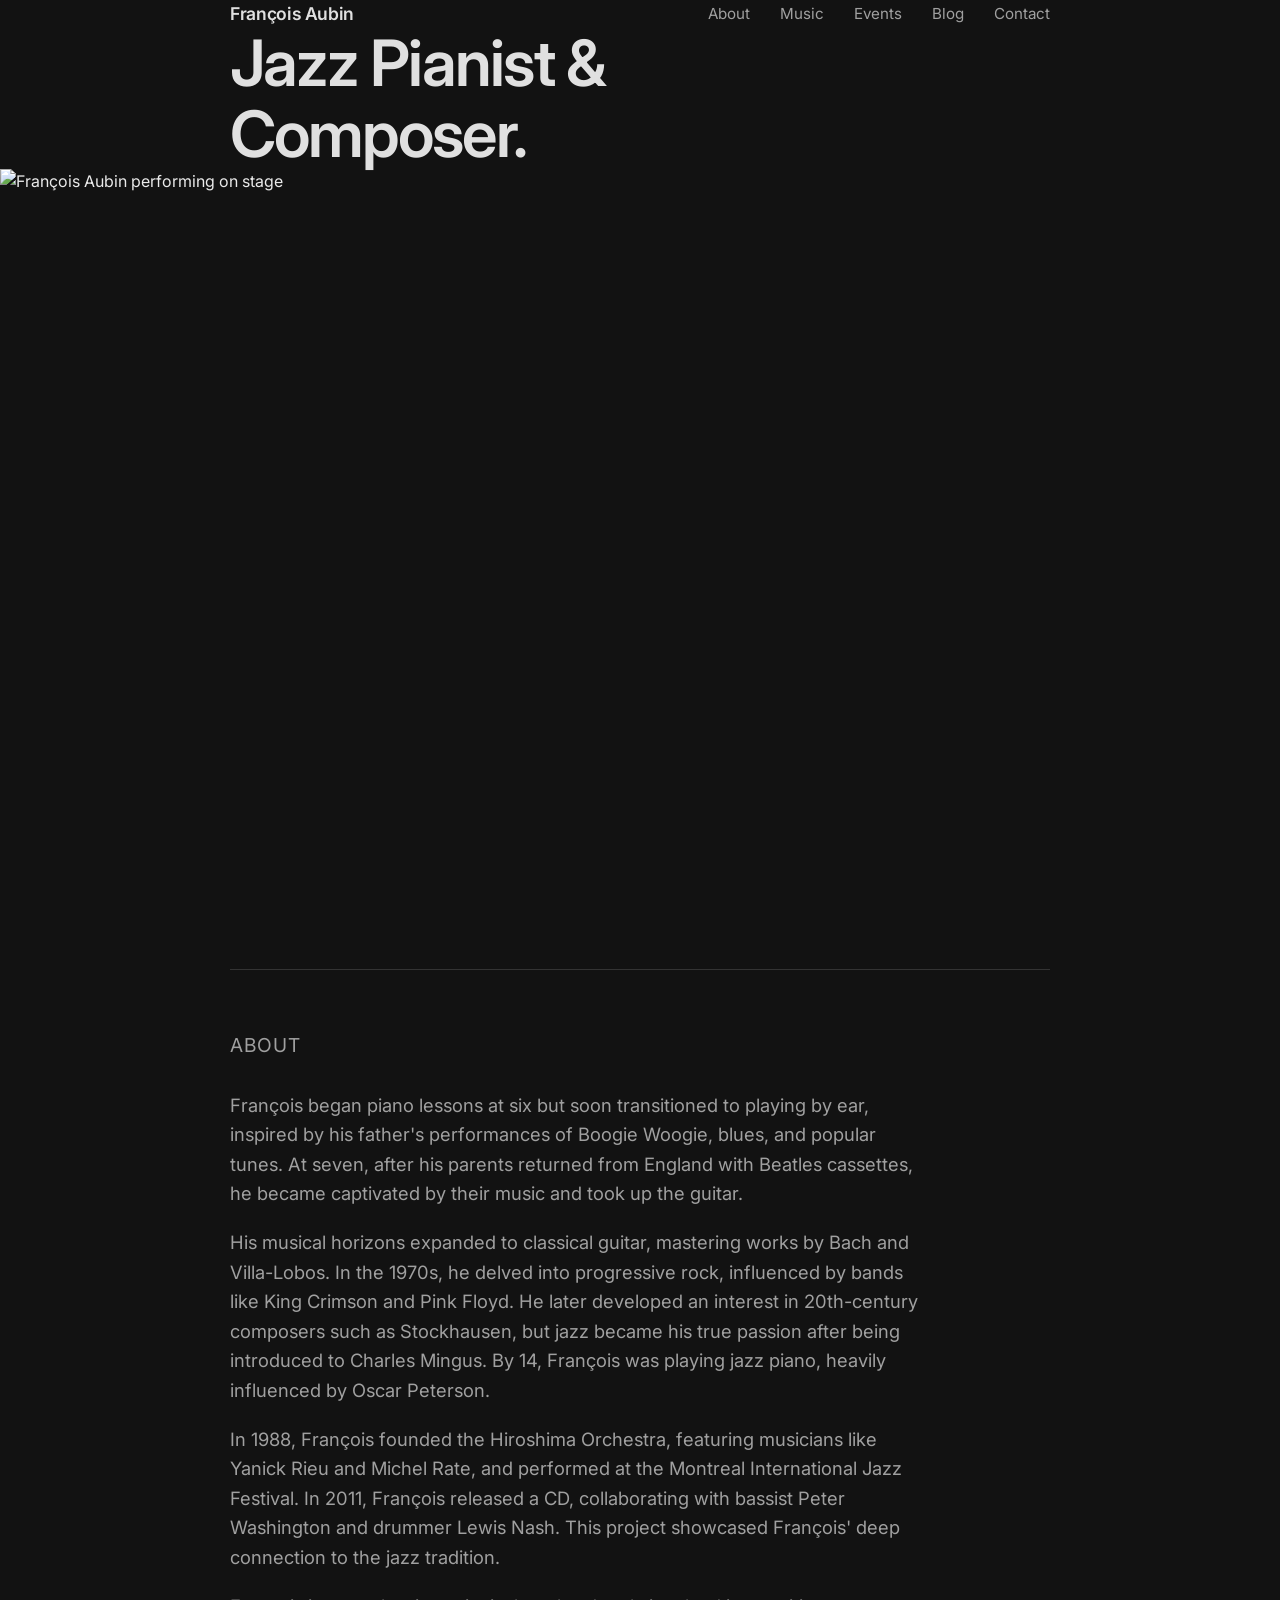
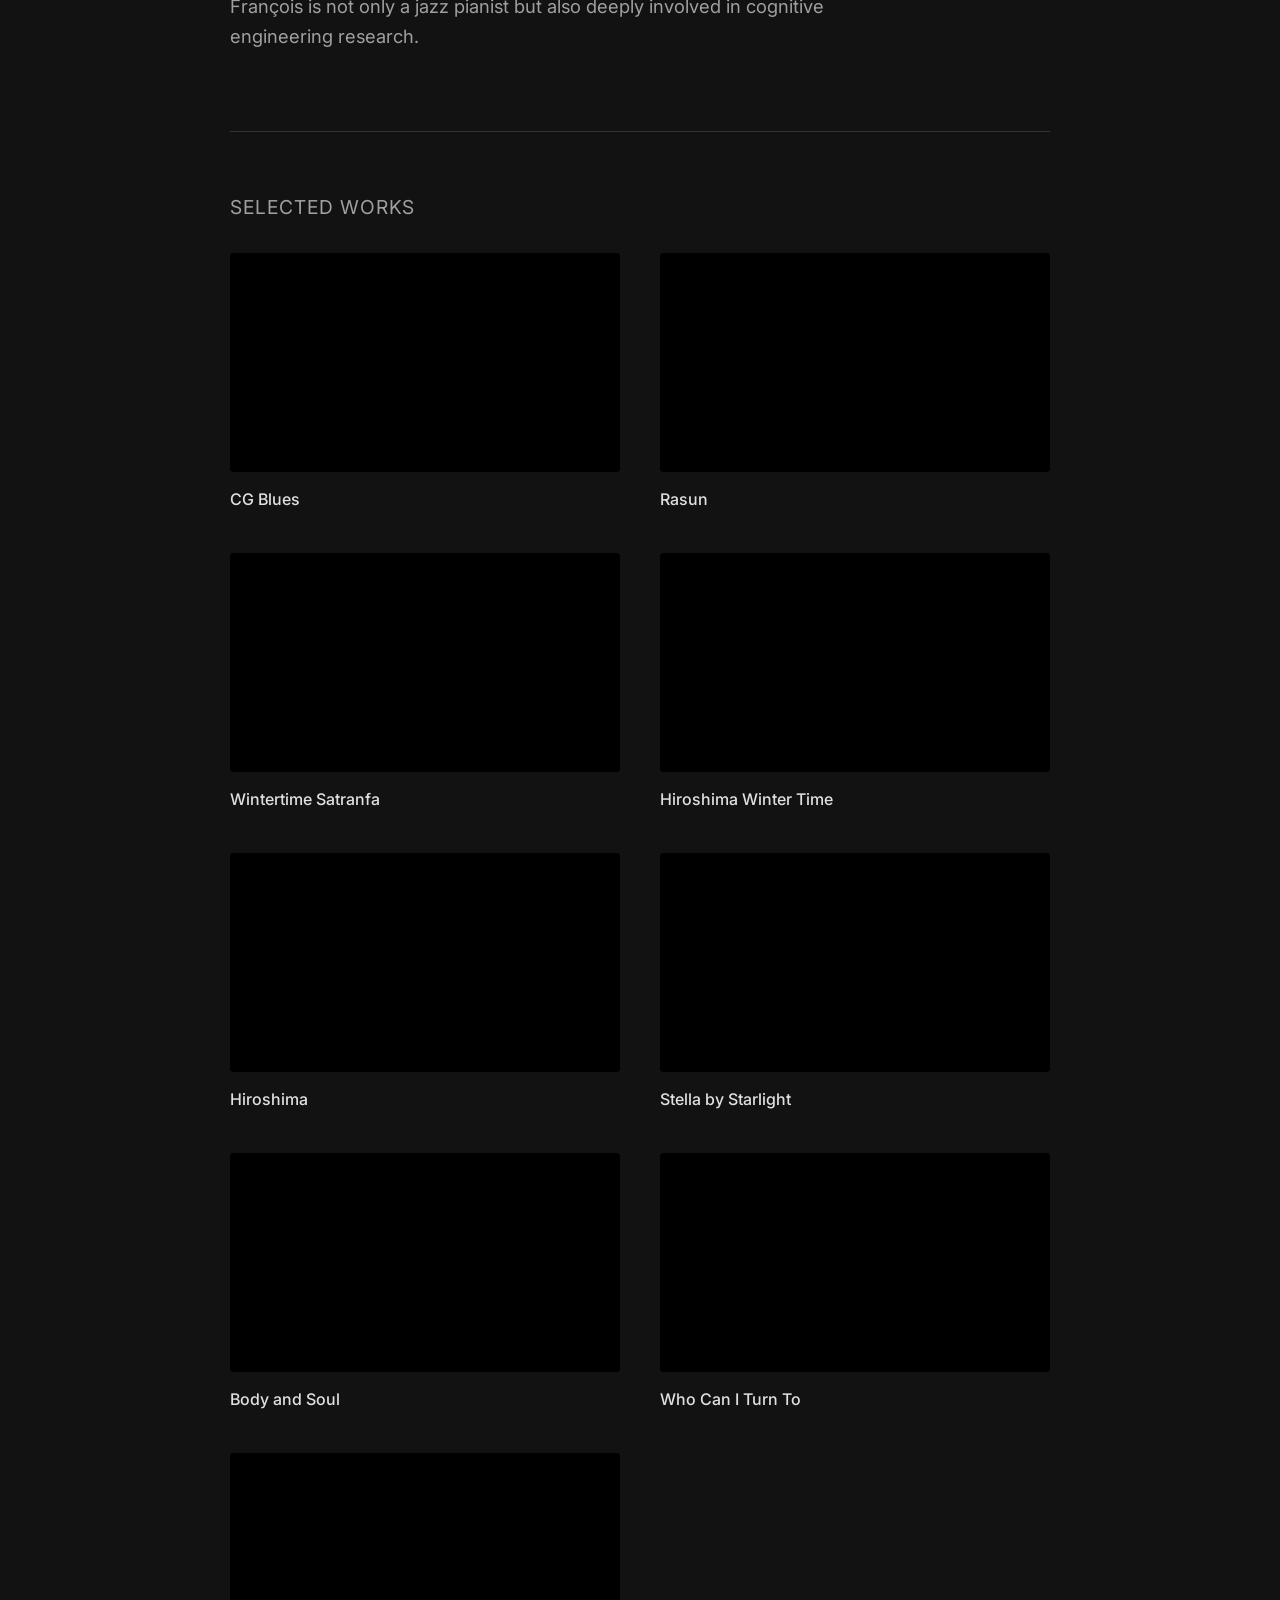
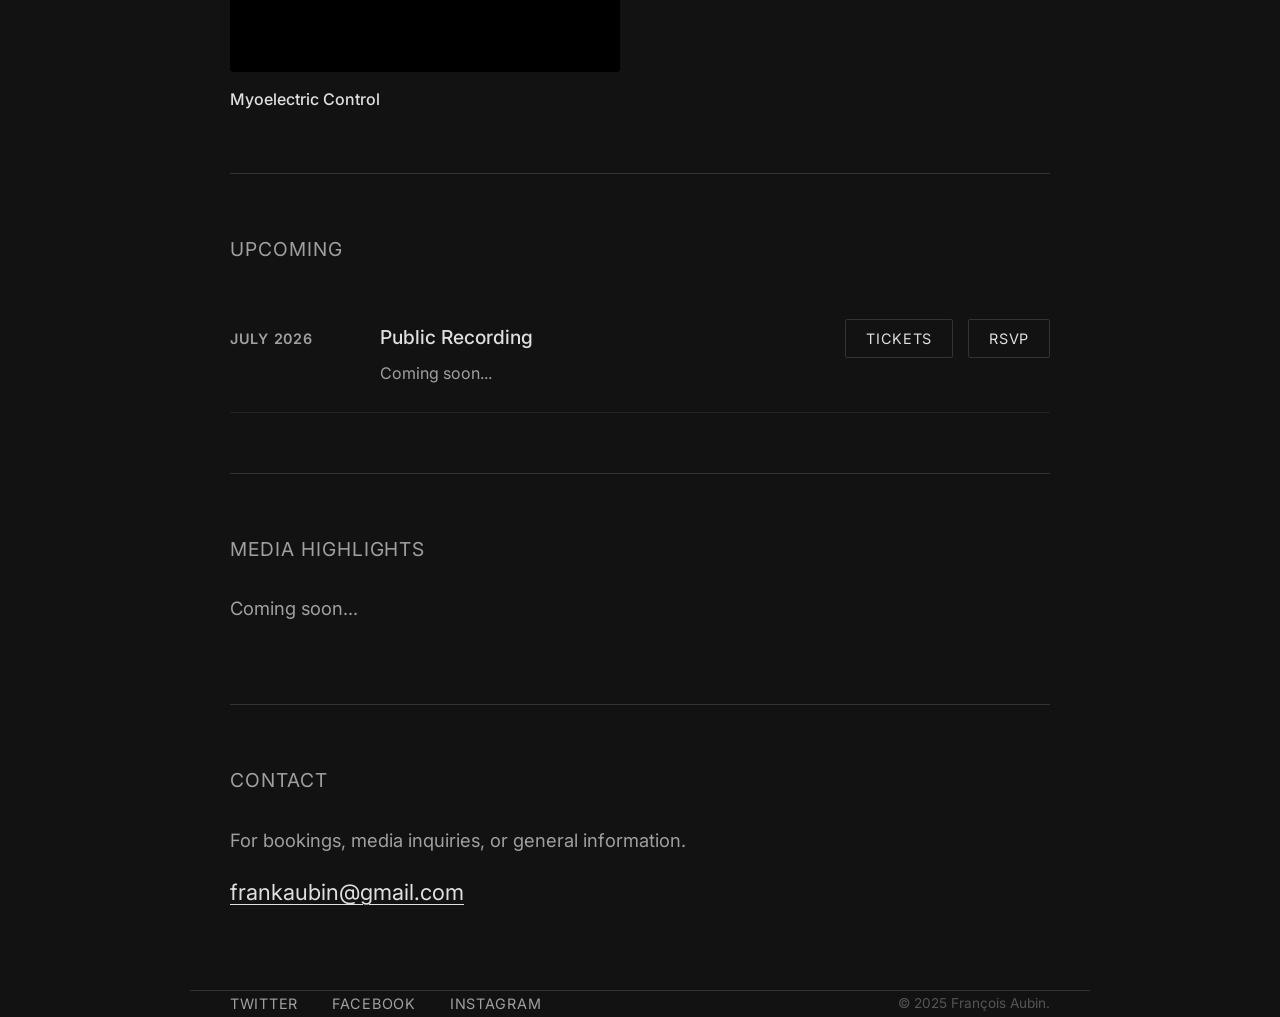
==== commit b1e5d2e7: "Use visual SoundCloud player with full-tile artwork" ====
--- a/index.html
+++ b/index.html
@@ -430,11 +430,15 @@
                     <h3>CG Blues</h3>
                 </div>
                 <div class="grid-item">
-                    <iframe width="100%" height="166" scrolling="no" frameborder="no" allow="autoplay" src="https://w.soundcloud.com/player/?url=https%3A//api.soundcloud.com/tracks/155573995&color=%23333333&auto_play=false&hide_related=false&show_comments=true&show_user=true&show_reposts=false&show_teaser=true"></iframe>
+                    <div class="media-wrapper">
+                        <iframe width="100%" height="100%" scrolling="no" frameborder="no" allow="autoplay" src="https://w.soundcloud.com/player/?url=https%3A//api.soundcloud.com/tracks/155573995&color=%23333333&auto_play=false&hide_related=false&show_comments=true&show_user=true&show_reposts=false&show_teaser=true&visual=true"></iframe>
+                    </div>
                     <h3>Rasun</h3>
                 </div>
                 <div class="grid-item">
-                    <iframe width="100%" height="166" scrolling="no" frameborder="no" allow="autoplay" src="https://w.soundcloud.com/player/?url=https%3A//api.soundcloud.com/tracks/155682159&color=%23333333&auto_play=false&hide_related=false&show_comments=true&show_user=true&show_reposts=false&show_teaser=true"></iframe>
+                    <div class="media-wrapper">
+                        <iframe width="100%" height="100%" scrolling="no" frameborder="no" allow="autoplay" src="https://w.soundcloud.com/player/?url=https%3A//api.soundcloud.com/tracks/155682159&color=%23333333&auto_play=false&hide_related=false&show_comments=true&show_user=true&show_reposts=false&show_teaser=true&visual=true"></iframe>
+                    </div>
                     <h3>Wintertime Satranfa</h3>
                 </div>
                 <div class="grid-item">
